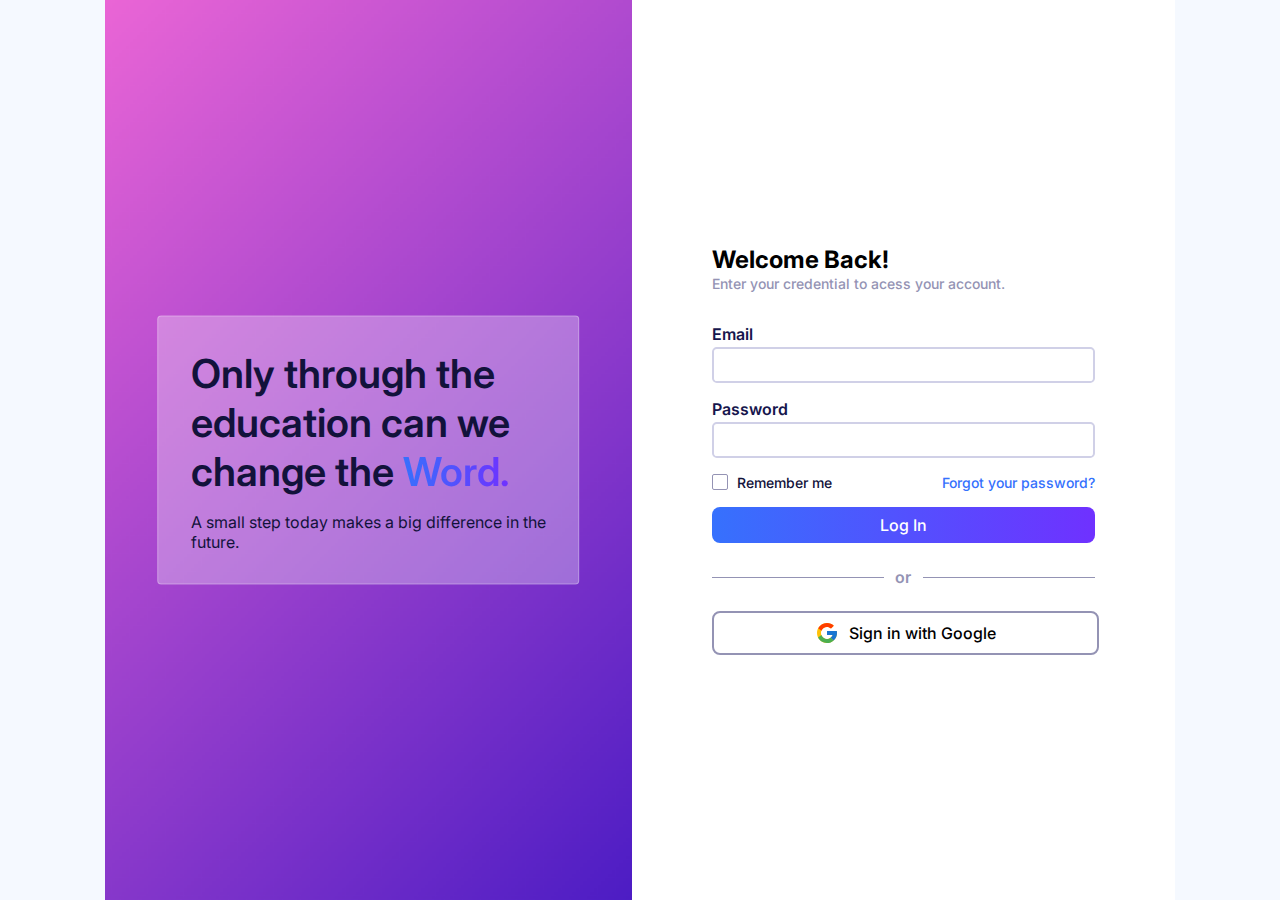
==== DynamicLoginPage/index.html @ f665f3f8 "New: Responsive Login Page" ====
<!DOCTYPE html>
<html lang="en">
  <head>
    <meta charset="UTF-8" />
    <meta name="viewport" content="width=device-width, initial-scale=1.0" />
    <title>Form LoginPage</title>
    <link rel="stylesheet" href="/DynamicLoginPage/CSS/style.css" />
  </head>
  <body>
    <main class="container">
      <section class="image-section">
        <div class="image-wrapper">
          <img src="./Assets/images/background-gradient.png" alt="" />
        </div>
        <div class="content-container">
          <h1 class="text-heading">
            Only through the education can we change the <span>Word.</span>
          </h1>
          <p class="text-paragraph">
            A small step today makes a big difference in the future.
          </p>
        </div>
      </section>
      <section class="form-section">
        <div class="form-wrapper">
          <h2>Welcome Back!</h2>
          <p>Enter your credential to acess your account.</p>
          <div class="input-container">
            <div class="form-group">
              <label for="email">Email</label>
              <input type="email" id="email" autocomplete="off" />
            </div>
            <div class="form-group">
              <label for="password">Password</label>
              <input type="password" id="password" />
            </div>
          </div>
          <div class="remember-forgot">
            <div class="remember-me">
              <input type="checkbox" value="remember-me" id="remember-me" />
              <label for="remember-me">Remember me</label>
            </div>
            <a href="#">Forgot your password?</a>
          </div>
          <button class="login-btn">Log In</button>
          <div class="or-divider">or</div>
          <button class="google-sign">
            <object data="./Assets/Svg/Google.svg"></object>
            <span>Sign in with Google</span>
          </button>
        </div>
      </section>
    </main>
  </body>
</html>
---- DynamicLoginPage/CSS/style.css ----
@import url("https://fonts.googleapis.com/css2?family=Inter:wght@500&display=swap");
:root {
  --text-dark: hsl(240, 54%, 15%);
  --text-light: hsl(242, 18%, 64%);
  --primary: hsl(222, 98%, 60%);
  --primary-lighter: hsl(240, 33%, 86%);
  --primary-gradient: linear-gradient(to right, #3671fd, #6f31ff);
}

*,
*::before,
*::after {
  margin: 0;
  padding: 0;
  box-sizing: border-box;
}

a,
button {
  all: unset;
  cursor: pointer;
}

img {
  width: 100%;
  height: 100%;
  display: block;
}

body {
  font-family: "Inter", sans-serif;
  min-height: 100vh;
  background-color: #f5f9ff;
  display: flex;
  justify-content: center;
}

.container {
  max-width: 1070px;
  width: 100%;
  display: flex;
  margin-inline: 1rem;
}

.image-section {
  width: 100%;
  position: relative;
}

.image-wrapper {
  width: 100%;
  height: 100%;
}

.image-wrapper img {
  object-fit: cover;
}

.content-container {
  background-color: hsla(0, 0%, 100%, 0.3);
  padding: 2rem;
  width: 80%;
  color: var(--text-dark);
  border-radius: 4px;
  border: 1px solid hsl(0 100% 100% / 0.3);
  position: absolute;
  top: 50%;
  left: 50%;
  transform: translate(-50%, -50%);
}

.content-container h1 {
  font-weight: 600;
  font-size: 2.5rem;
  margin-bottom: 1rem;
}

.content-container span {
  background: var(--primary-gradient);
  background-clip: text;
  -webkit-background-clip: text;
  -webkit-text-fill-color: transparent;
}

@media screen and (max-width: 50rem) {
  .container {
    max-width: 100%;
    flex-direction: column;
    margin-inline: 0;
  }

  .image-section {
    width: 100%;
  }

  .image-section {
    height: 25vh;
  }

  .content-container {
    inset: 0;
    transform: translate(0, 0);
    padding: 1rem 1.6rem;
    text-align: center;
    display: flex;
    flex-direction: column;
    justify-content: center;
    align-items: center;
  }

  .content-container h1 {
    font-size: 1.4rem;
    font-weight: 700;
    margin-bottom: 0.5rem;
  }

  .content-container p {
    font-size: 0.75rem;
  }

  .form-section {
    flex: 1;
    padding: 1rem 1rem;
  }

  .form-wrapper > h2 {
    font-size: 1.25rem;
  }

  .form-wrapper > p {
    margin-bottom: 1rem;
  }

  .form-wrapper button {
    font-size: 0.875rem;
  }

  .or-divider {
    font-weight: 500;
    margin-block: 0.6rem;
  }
}

@media screen and (max-width: 36.25rem) {
  .container {
    max-width: 100%;
  }
  .form-wrapper {
    width: 100%;
  }
}

@media screen and (max-width: 60rem) {
  .container {
    width: 100%;
    margin: 0;
  }

  .content-container {
    width: 100%;
  }
}

.form-section {
  width: 100%;
  background-color: white;
  padding: 2.5rem 1rem;
  display: flex;
  align-items: center;
}

.form-wrapper {
  width: 75%;
  margin: 0 auto;
}

.form-wrapper > h2 {
  margin-bottom: 0.1rem;
}

.form-wrapper > p {
  font-size: 0.875rem;
  font-weight: 500;
  color: var(--text-light);
  margin-bottom: 2rem;
}

.input-container {
  display: flex;
  flex-direction: column;
  gap: 1rem;
  margin-bottom: 1rem;
}

.form-group {
  display: flex;
  flex-direction: column;
  gap: 0.2rem;
}

.form-group label {
  font-size: 1rem;
  font-weight: 600;
  color: #16164d;
}

.form-group input {
  font-size: 0.875rem;
  font-weight: 500;
  color: var(--text-dark);
  padding: 0.5rem;
  border: 2px solid var(--primary-lighter);
  border-radius: 0.3rem;
}

.form-group input:focus {
  border: 2px solid #16164d;
}

.remember-forgot {
  display: flex;
  justify-content: space-between;
  font-size: 0.875rem;
  font-weight: 500;
  margin-bottom: 1rem;
}

.remember-me {
  display: grid;
  grid-template-columns: 1rem auto;
  gap: 0.6rem;
}

input[type="checkbox"] {
  -webkit-appearance: none;
  appearance: none;
  display: grid;
  place-content: center;
}

.remember-me input {
  width: 1rem;
  height: 1rem;
  margin-right: 0.3rem;
  border: 1px solid var(--text-light);
  border-radius: 2px;
}

input[type="checkbox"]::before {
  content: "";
  width: 0.65rem;
  height: 0.65rem;
  background-color: white;
  transform: scale(0);
  transform-origin: bottom left;
  clip-path: polygon(14% 44%, 0 65%, 50% 100%, 100% 16%, 80% 0, 43% 62%);
  transition: 120ms transform ease-in-out;
  box-shadow: inset 1em 1em #16164d;
}

input[type="checkbox"]:checked::before {
  transform: scale(1);
}

.remember-me input:checked {
  background: var(--primary-gradient);
}

.remember-me label {
  color: var(--text-dark);
  user-select: none;
}

.remember-forgot a {
  color: var(--primary);
}

.remember-forgot a:hover {
  text-decoration: underline;
  text-decoration-color: var(--primary);
}

.login-btn,
.google-sign {
  width: 100%;
  display: flex;
  justify-content: center;
  align-items: center;
  gap: 0.6rem;
  font-weight: 500;
  padding: 0.5rem 0;
  border-radius: 0.5rem;
}

.login-btn {
  color: white;
  background: var(--primary-gradient);
}

.login-btn:hover {
  opacity: 0.9;
}

.or-divider {
  width: 100%;
  font-weight: 600;
  color: var(--text-light);
  margin-block: 1.5rem;
  text-align: center;
  position: relative;
}

.or-divider::before {
  content: "";
  position: absolute;
  top: 50%;
  left: 0;
  height: 1px;
  width: 45%;
  background-color: var(--text-light);
}

.or-divider::after {
  content: "";
  position: absolute;
  top: 50%;
  right: 0;
  height: 1px;
  width: 45%;
  background-color: var(--text-light);
}

.google-sign {
  border: 2px solid var(--text-light);
}

.google-sign object {
  width: 1.5rem;
  height: 1.5rem;
}
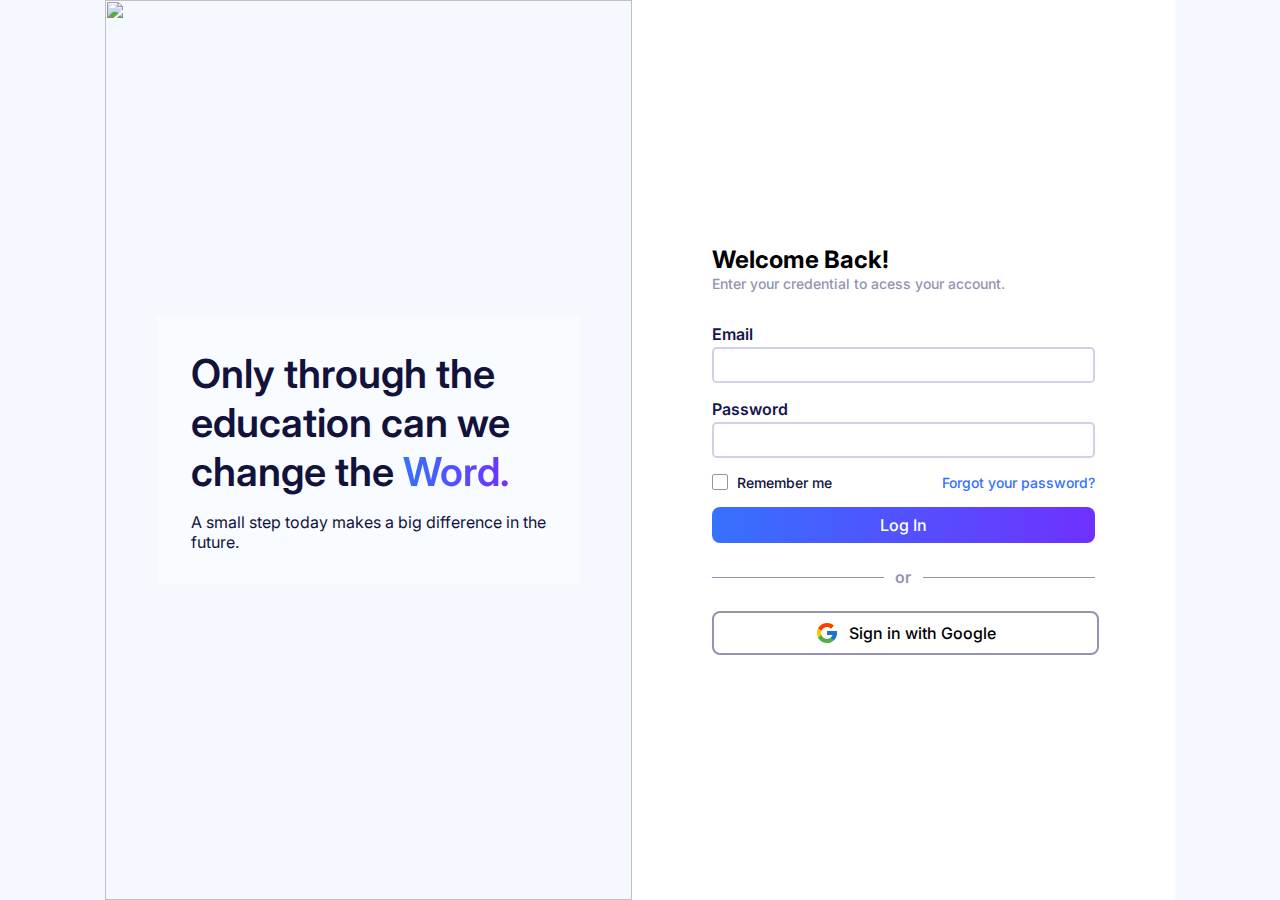
==== commit d0011413: "Modified: Name of Image folder" ====
--- a/DynamicLoginPage/index.html
+++ b/DynamicLoginPage/index.html
@@ -10,7 +10,7 @@
     <main class="container">
       <section class="image-section">
         <div class="image-wrapper">
-          <img src="./Assets/images/background-gradient.png" alt="" />
+          <img src="./Assets/Images/background-gradient.png" alt="" />
         </div>
         <div class="content-container">
           <h1 class="text-heading">
